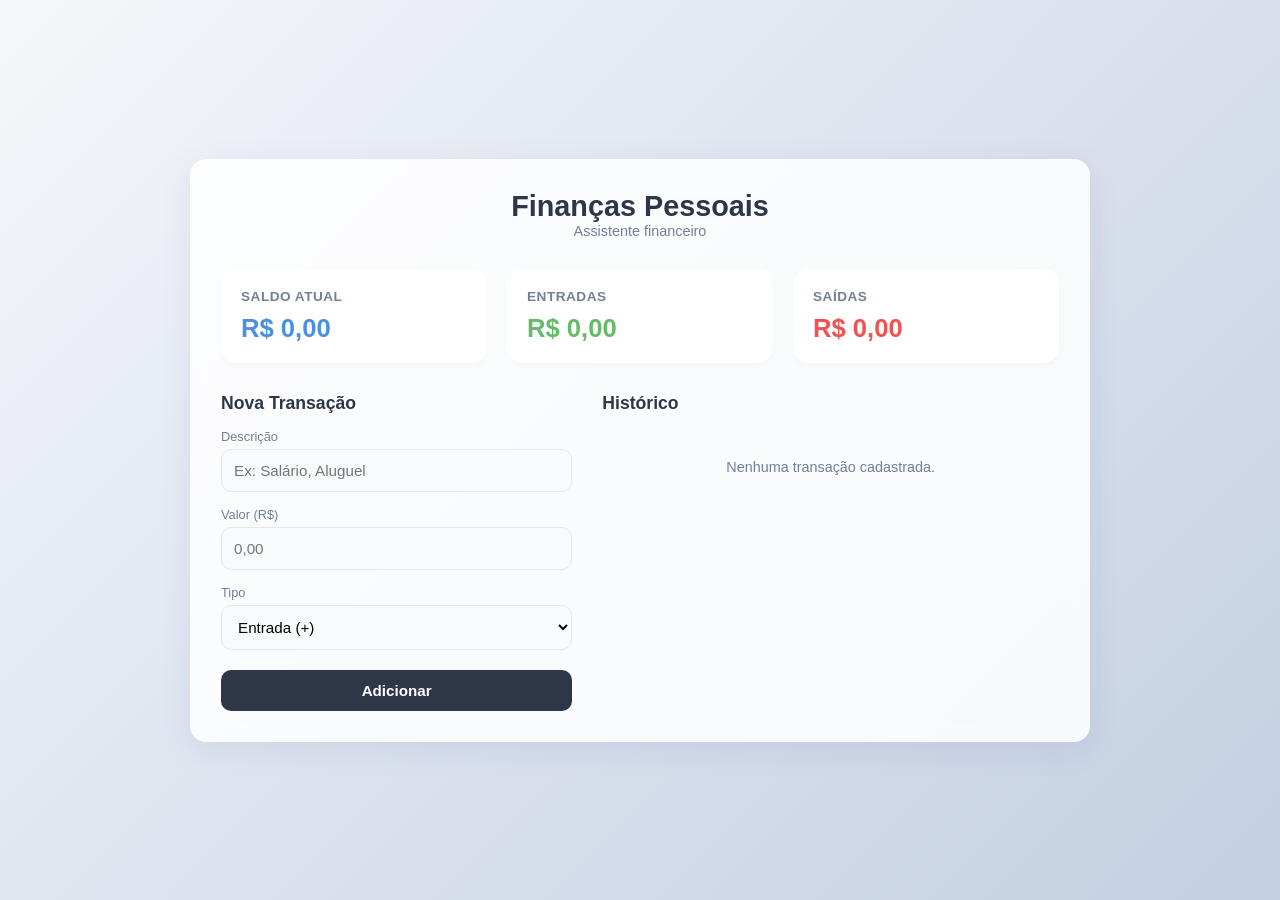
==== index.html @ 613cdfb3 "feat: integra com google sheets de forma segura usando gitignore" ====
<!DOCTYPE html>
<html lang="pt-BR">
<head>
    <meta charset="UTF-8">
    <meta name="viewport" content="width=device-width, initial-scale=1.0">
    <link rel="stylesheet" href="style.css">
    <title>Assistente Financeiro Moderno</title>
</head>

<body>
    <main class="container">
        <header>
            <h1>Finanças Pessoais</h1>
            <p>Assistente financeiro</p>
        </header>

        <section class="dashboard">
            <article class="card balance">
                <h3>Saldo Atual</h3>
                <output class="value" id="balance-val">R$ 0,00</output>
            </article>

            <article class="card incomes">
                <h3>Entradas</h3>
                <output class="value" id="incomes-val">R$ 0,00</output>
            </article>

            <article class="card expenses">
                <h3>Saídas</h3>
                <output class="value" id="expenses-val">R$ 0,00</output>
            </article>
        </section>

        <div class="main-content">
            <section class="form-section">
                <h2>Nova Transação</h2>
                <form id="finance-form">
                    <p class="input-group">
                        <label for="description">Descrição</label>
                        <input type="text" id="description" placeholder="Ex: Salário, Aluguel" pattern="^[A-Za-zÀ-ÿ\s]+$"
  title="Apenas letras e espaços são permitidos. Remova números ou símbolos." required>
                    </p>

                    <p class="input-group">
                        <label for="amount">Valor (R$)</label>
                        <input type="number" id="amount" step="0.01" placeholder="0,00" required>
                    </p>

                    <p class="input-group">
                        <label for="type">Tipo</label>
                        <select id="type">
                            <option value="income">Entrada (+)</option>
                            <option value="expense">Saída (-)</option>
                        </select>
                    </p>

                    <button type="submit">Adicionar</button>
                </form>
            </section>

            <section class="history-section">
                <h2>Histórico</h2>
                <ul class="transaction-list" id="transaction-list">
                </ul>
                <p id="empty-msg" class="empty-state">Nenhuma transação cadastrada.</p>
            </section>

        </div>
    </main>

</body>
<script src="config.js"></script>
<script src="./script.js"></script>

</html>
---- style.css ----
/* --- CONFIGURAÇÕES GERAIS E CORES --- */
:root {
    --bg-gradient: linear-gradient(135deg, #f5f7fa 0%, #c3cfe2 100%);
    --card-bg: rgba(255, 255, 255, 0.85);
    --text-main: #2d3748;
    --text-secondary: #718096;
    --primary: #4a90e2;
    --income: #66bb6a;
    --expense: #ef5350;
    --border-radius: 16px;
    --shadow: 0 8px 32px 0 rgba(31, 38, 135, 0.08);
}

* {
    margin: 0;
    padding: 0;
    box-sizing: border-box;
    font-family: 'Segoe UI', Tahoma, Geneva, Verdana, sans-serif;
}

body {
    background: var(--bg-gradient);
    color: var(--text-main);
    min-height: 100vh;
    display: flex;
    justify-content: center;
    align-items: center;
    padding: 20px;
}

.container {
    width: 100%;
    max-width: 900px;
    background: var(--card-bg);
    backdrop-filter: blur(10px);
    -webkit-backdrop-filter: blur(10px);
    border-radius: var(--border-radius);
    border: 1px solid rgba(255, 255, 255, 0.18);
    box-shadow: var(--shadow);
    padding: 30px;
}

header {
    margin-bottom: 30px;
    text-align: center;
}

header h1 {
    font-size: 1.8rem;
    font-weight: 600;
    color: var(--text-main);
}

header p {
    color: var(--text-secondary);
    font-size: 0.9rem;
}

/* DASHBOARD (CARDS DE SALDO) */
.dashboard {
    display: grid;
    grid-template-columns: repeat(auto-fit, minmax(220px, 1fr));
    gap: 20px;
    margin-bottom: 30px;
}

.card {
    background: white;
    padding: 20px;
    border-radius: var(--border-radius);
    box-shadow: 0 4px 6px rgba(0, 0, 0, 0.02);
    transition: transform 0.2s;
    cursor: pointer;
}

.card:hover {
    transform: translateY(-2px);
}

.card h3 {
    font-size: 0.85rem;
    text-transform: uppercase;
    letter-spacing: 0.5px;
    color: var(--text-secondary);
    margin-bottom: 10px;
}

.card .value {
    font-size: 1.6rem;
    font-weight: 600;
}

.card.balance .value {
    color: var(--primary);
}

.card.incomes .value {
    color: var(--income);
}

.card.expenses .value {
    color: var(--expense);
}

/* LAYOUT DO FORMULÁRIO E HISTÓRICO */
.main-content {
    display: grid;
    grid-template-columns: 1fr 1.3fr;
    gap: 30px;
}

@media (max-width: 768px) {
    .main-content {
        grid-template-columns: 1fr;
    }
}

/* FORMULÁRIO */
.form-section h2,
.history-section h2 {
    font-size: 1.1rem;
    margin-bottom: 15px;
    color: var(--text-main);
}

form {
    display: flex;
    flex-direction: column;
    gap: 15px;
}

.input-group {
    display: flex;
    flex-direction: column;
    gap: 5px;
}

.input-group label {
    font-size: 0.8rem;
    color: var(--text-secondary);
    font-weight: 500;
}

input,
select {
    padding: 12px;
    border: 1px solid #e2e8f0;
    border-radius: 10px;
    font-size: 0.95rem;
    outline: none;
    background-color: #f8fafc;
    transition: border 0.2s;
}

input:focus,
select:focus {
    border-color: var(--primary);
    background-color: #fff;
}

button {
    background-color: var(--text-main);
    color: white;
    padding: 12px;
    border: none;
    border-radius: 10px;
    font-size: 0.95rem;
    font-weight: 600;
    cursor: pointer;
    transition: background 0.2s;
    margin-top: 5px;
}

button:hover {
    background-color: #1a202c;
}

/* LISTA DE TRANSAÇÕES */
.history-section {
    display: flex;
    flex-direction: column;
}

.transaction-list {
    list-style: none;
    max-height: 290px;
    overflow-y: auto;
    padding-right: 5px;
}

/* Custom Scrollbar */
.transaction-list::-webkit-scrollbar {
    width: 6px;
}

.transaction-list::-webkit-scrollbar-thumb {
    background: #cbd5e1;
    border-radius: 3px;
}

.transaction-item {
    background: white;
    padding: 14px;
    border-radius: 10px;
    margin-bottom: 10px;
    display: flex;
    justify-content: space-between;
    align-items: center;
    box-shadow: 0 2px 4px rgba(0, 0, 0, 0.01);
    animation: fadeIn 0.3s ease;
}

@keyframes fadeIn {
    from {
        opacity: 0;
        transform: translateY(5px);
    }

    to {
        opacity: 1;
        transform: translateY(0);
    }
}

.item-info {
    display: flex;
    flex-direction: column;
    gap: 2px;
}

.item-title {
    font-size: 0.95rem;
    font-weight: 500;
}

.item-category {
    font-size: 0.75rem;
    color: var(--text-secondary);
    background: #f1f5f9;
    padding: 2px 8px;
    border-radius: 20px;
    width: fit-content;
    margin-top: 2px;
}

.item-value-wrapper {
    display: flex;
    align-items: center;
    gap: 15px;
}

.item-value {
    font-size: 0.95rem;
    font-weight: 600;
}

.item-value.plus {
    color: var(--income);
}

.item-value.minus {
    color: var(--expense);
}

.btn-delete {
    background: none;
    color: #a0aec0;
    border: none;
    padding: 0;
    margin: 0;
    cursor: pointer;
    font-size: 1.1rem;
    transition: color 0.2s;
}

.btn-delete:hover {
    color: var(--expense);
}

.empty-state {
    color: var(--text-secondary);
    text-align: center;
    font-size: 0.9rem;
    margin-top: 30px;
}
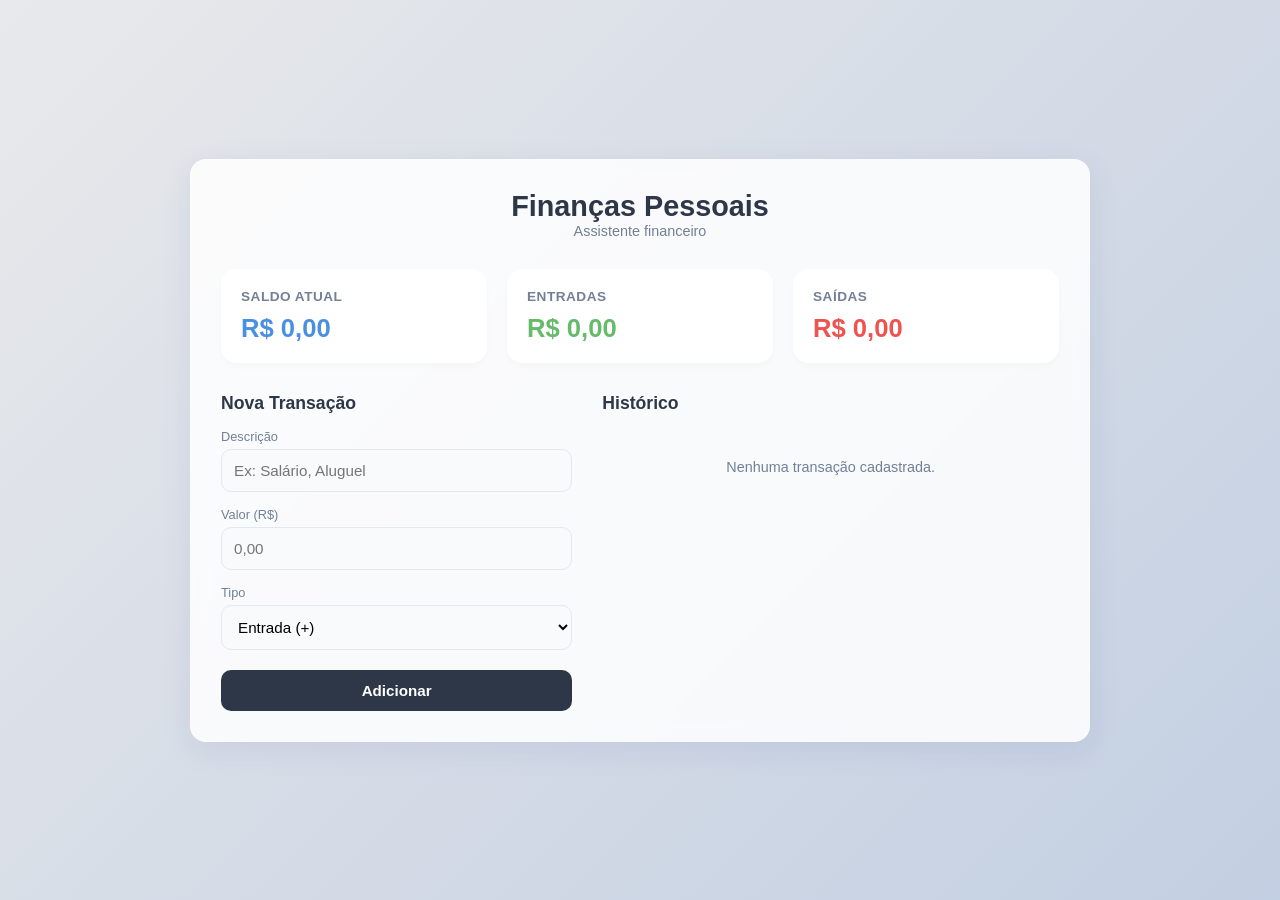
==== commit ac7b979b: "Adiciona ícones do PWA" ====
--- a/index.html
+++ b/index.html
@@ -4,6 +4,9 @@
     <meta charset="UTF-8">
     <meta name="viewport" content="width=device-width, initial-scale=1.0">
     <link rel="stylesheet" href="style.css">
+    <link rel="manifest" href="manifest.json">
+    <meta name="theme-color" content="#4CAF50">
+    <meta name="viewport" content="width=device-width, initial-scale=1.0">
     <title>Assistente Financeiro Moderno</title>
 </head>
 
@@ -37,8 +40,9 @@
                 <form id="finance-form">
                     <p class="input-group">
                         <label for="description">Descrição</label>
-                        <input type="text" id="description" placeholder="Ex: Salário, Aluguel" pattern="^[A-Za-zÀ-ÿ\s]+$"
-  title="Apenas letras e espaços são permitidos. Remova números ou símbolos." required>
+                        <input type="text" id="description" placeholder="Ex: Salário, Aluguel"
+                            pattern="^[A-Za-zÀ-ÿ\s]+$"
+                            title="Apenas letras e espaços são permitidos. Remova números ou símbolos." required>
                     </p>
 
                     <p class="input-group">
--- a/style.css
+++ b/style.css
@@ -1,6 +1,6 @@
 /* --- CONFIGURAÇÕES GERAIS E CORES --- */
 :root {
-    --bg-gradient: linear-gradient(135deg, #f5f7fa 0%, #c3cfe2 100%);
+    --bg-gradient: linear-gradient(135deg, #e8e9eb 0%, #c3cfe2 100%);
     --card-bg: rgba(255, 255, 255, 0.85);
     --text-main: #2d3748;
     --text-secondary: #718096;
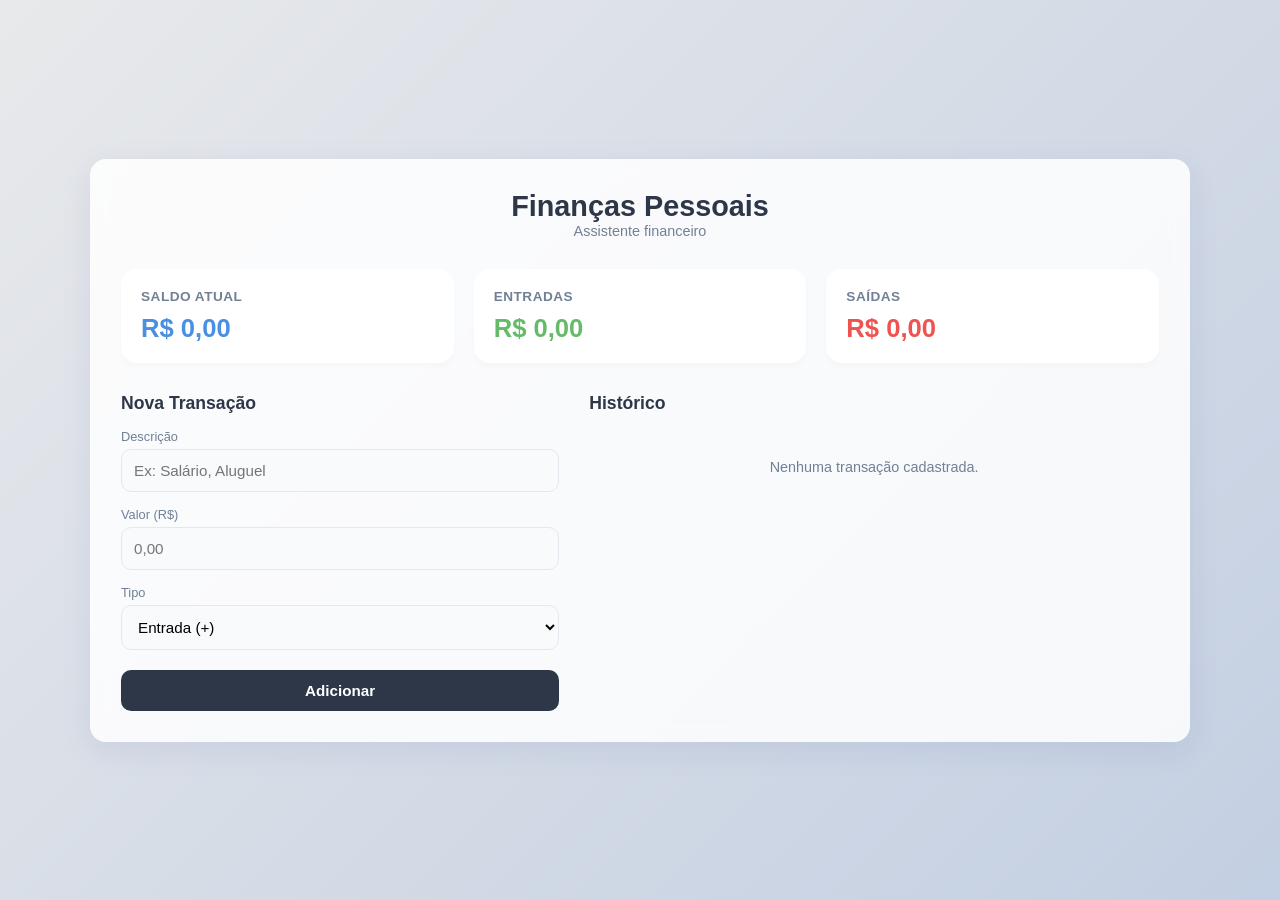
==== commit b904fa8b: "feat: adiciona favicons e tags Open Graph" ====
--- a/index.html
+++ b/index.html
@@ -1,10 +1,20 @@
 <!DOCTYPE html>
 <html lang="pt-BR">
+
 <head>
     <meta charset="UTF-8">
     <meta name="viewport" content="width=device-width, initial-scale=1.0">
     <link rel="stylesheet" href="style.css">
     <link rel="manifest" href="manifest.json">
+    <!-- Ícone que aparece na aba do navegador e no celular -->
+    <link rel="icon" type="image/png" sizes="32x32" href="assets/assistente-financeiro-32x32.png">
+    <link rel="apple-touch-icon" href="assets/assistente-financeiro-180x180.png">
+    <!-- Card com imagem que aparece ao mandar o link no WhatsApp, LinkedIn, etc -->
+    <meta property="og:title" content="Assistente Financeiro">
+    <meta property="og:description" content="Controle financeiro pessoal simples, rápido e direto no seu navegador.">
+    <meta property="og:image" content="https://assistente-financeiro-lilac.vercel.app/assets/preview.png">
+    <meta property="og:url" content="https://assistente-financeiro-lilac.vercel.app">
+    <meta property="og:type" content="website">
     <meta name="theme-color" content="#4CAF50">
     <meta name="viewport" content="width=device-width, initial-scale=1.0">
     <title>Assistente Financeiro Moderno</title>
--- a/style.css
+++ b/style.css
@@ -30,7 +30,7 @@
 
 .container {
     width: 100%;
-    max-width: 900px;
+    max-width: 1100px;
     background: var(--card-bg);
     backdrop-filter: blur(10px);
     -webkit-backdrop-filter: blur(10px);
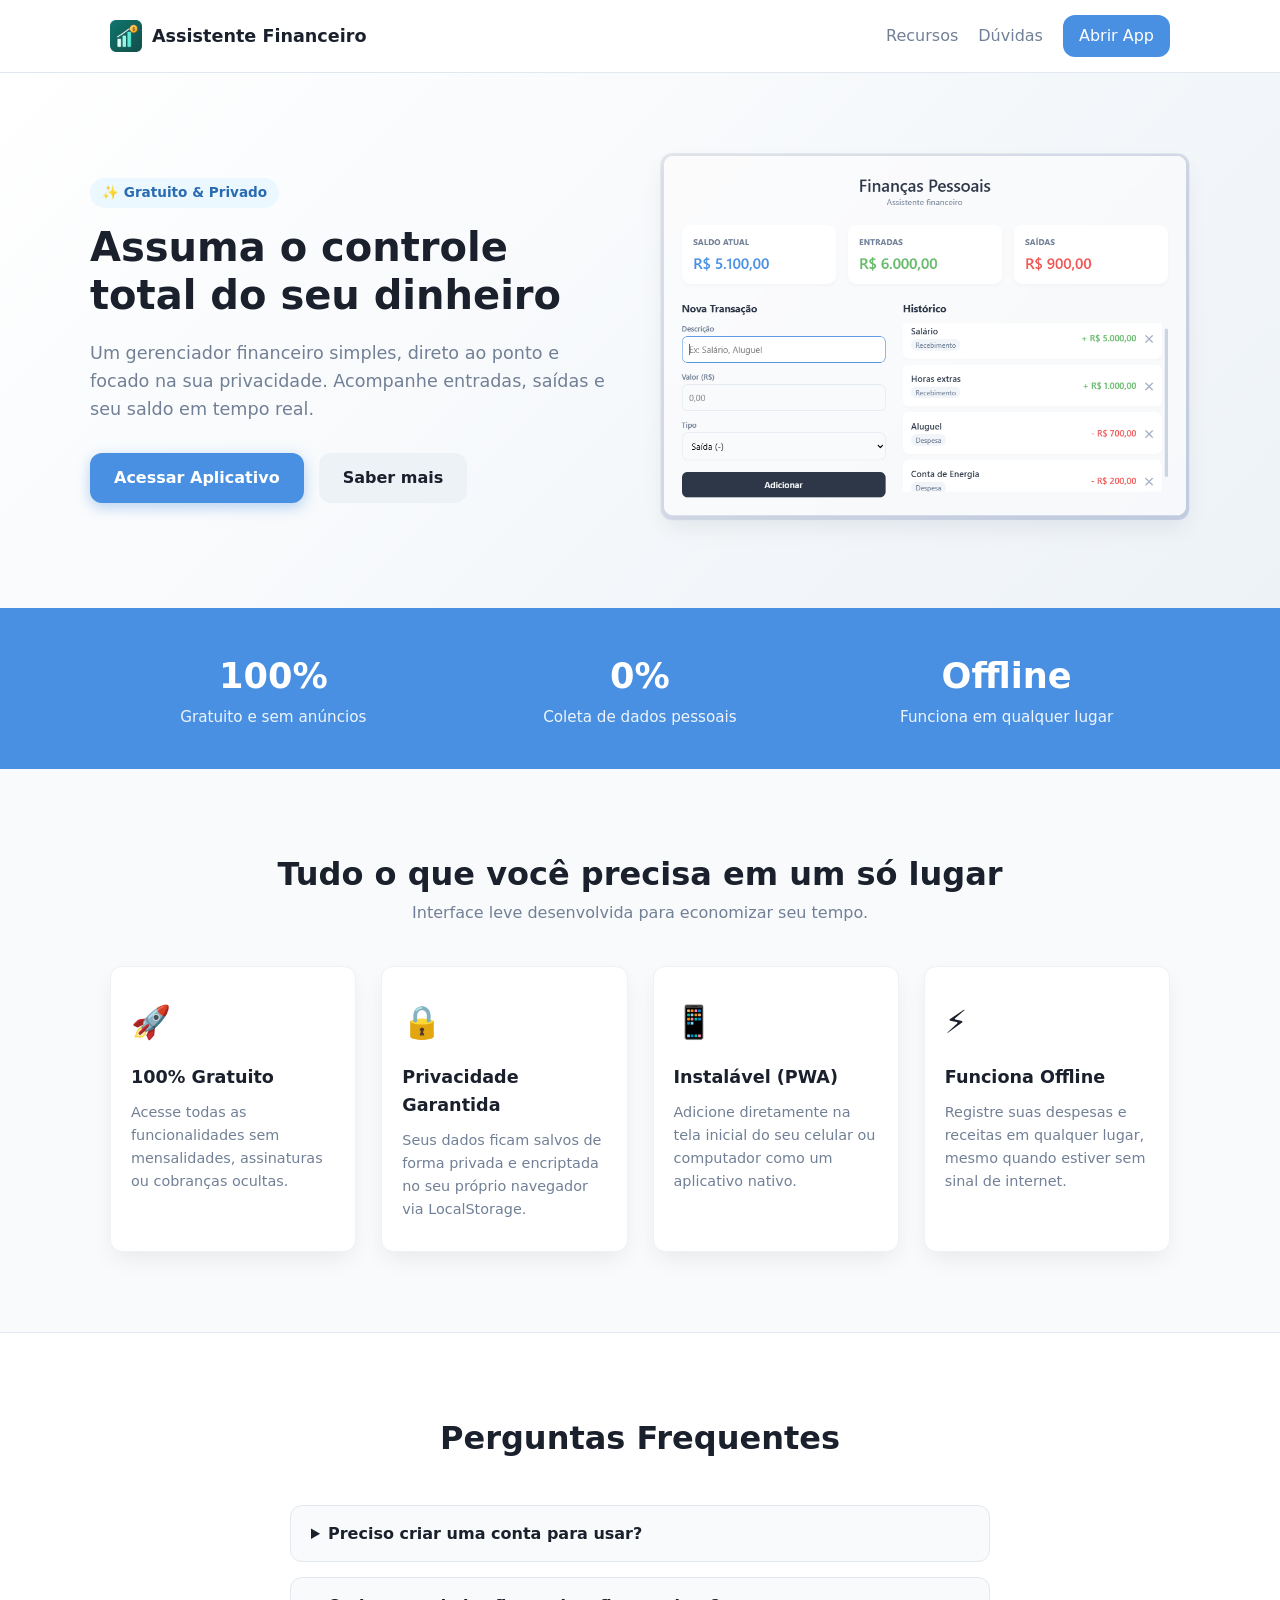
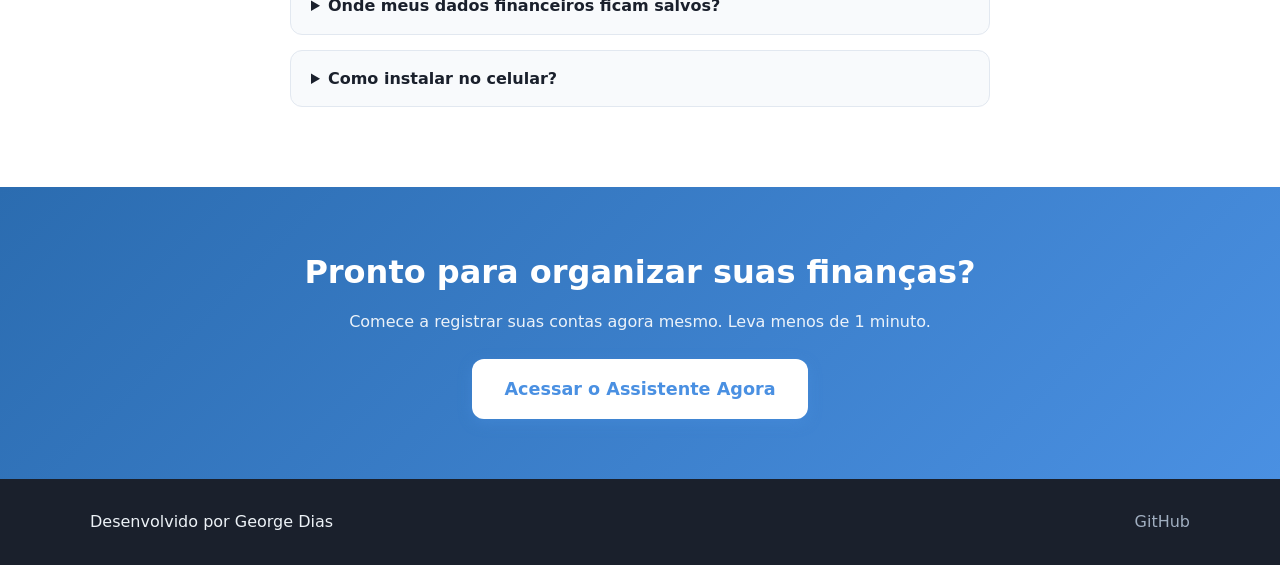
==== commit d325b7e8: "feat: atualiza landing page e ajusta caminhos de imagens" ====
--- a/index.html
+++ b/index.html
@@ -1,89 +1,137 @@
 <!DOCTYPE html>
 <html lang="pt-BR">
-
 <head>
     <meta charset="UTF-8">
     <meta name="viewport" content="width=device-width, initial-scale=1.0">
-    <link rel="stylesheet" href="style.css">
-    <link rel="manifest" href="manifest.json">
-    <!-- Ícone que aparece na aba do navegador e no celular -->
     <link rel="icon" type="image/png" sizes="32x32" href="assets/assistente-financeiro-32x32.png">
     <link rel="apple-touch-icon" href="assets/assistente-financeiro-180x180.png">
-    <!-- Card com imagem que aparece ao mandar o link no WhatsApp, LinkedIn, etc -->
-    <meta property="og:title" content="Assistente Financeiro">
-    <meta property="og:description" content="Controle financeiro pessoal simples, rápido e direto no seu navegador.">
+    <meta property="og:title" content="Assistente Financeiro PWA">
+    <meta property="og:description" content="Organize suas finanças pessoais de forma prática, rápida e segura.">
     <meta property="og:image" content="https://assistente-financeiro-lilac.vercel.app/assets/preview.png">
     <meta property="og:url" content="https://assistente-financeiro-lilac.vercel.app">
     <meta property="og:type" content="website">
-    <meta name="theme-color" content="#4CAF50">
-    <meta name="viewport" content="width=device-width, initial-scale=1.0">
-    <title>Assistente Financeiro Moderno</title>
+    <link rel="stylesheet" href="landing.css">
+    <title>Assistente Financeiro - Simplifique seu Controle</title>
 </head>
 
 <body>
-    <main class="container">
-        <header>
-            <h1>Finanças Pessoais</h1>
-            <p>Assistente financeiro</p>
-        </header>
+    <nav class="navbar">
+        <div class="nav-container">
+            <div class="logo">
+                <img src="./assets/assistente-financeiro-192x192.png" alt="Logo" width="32" height="32">
+                <span>Assistente Financeiro</span>
+            </div>
+            <div class="nav-links">
+                <a href="#recursos">Recursos</a>
+                <a href="#faq">Dúvidas</a>
+                <a href="app.html" class="btn-nav">Abrir App</a>
+            </div>
+        </div>
+    </nav>
 
-        <section class="dashboard">
-            <article class="card balance">
-                <h3>Saldo Atual</h3>
-                <output class="value" id="balance-val">R$ 0,00</output>
-            </article>
+    <header class="hero">
+        <div class="hero-container">
+            <div class="hero-text">
+                <span class="badge">✨ Gratuito & Privado</span>
+                <h1>Assuma o controle total do seu dinheiro</h1>
+                <p>Um gerenciador financeiro simples, direto ao ponto e focado na sua privacidade. Acompanhe entradas,
+                    saídas e seu saldo em tempo real.</p>
+                <div class="hero-buttons">
+                    <a href="app.html" class="btn-primary">Acessar Aplicativo</a>
+                    <a href="#recursos" class="btn-secondary">Saber mais</a>
+                </div>
+            </div>
+            <div class="hero-mockup">
+                <img src="./assets/preview.png" alt="Demonstração do Assistente Financeiro">
+            </div>
+        </div>
+    </header>
 
-            <article class="card incomes">
-                <h3>Entradas</h3>
-                <output class="value" id="incomes-val">R$ 0,00</output>
-            </article>
+    <section class="stats">
+        <div class="stats-container">
+            <div class="stat-item">
+                <h3>100%</h3>
+                <p>Gratuito e sem anúncios</p>
+            </div>
+            <div class="stat-item">
+                <h3>0%</h3>
+                <p>Coleta de dados pessoais</p>
+            </div>
+            <div class="stat-item">
+                <h3>Offline</h3>
+                <p>Funciona em qualquer lugar</p>
+            </div>
+        </div>
+    </section>
 
-            <article class="card expenses">
-                <h3>Saídas</h3>
-                <output class="value" id="expenses-val">R$ 0,00</output>
-            </article>
-        </section>
+    <section class="features" id="recursos">
+        <h2>Tudo o que você precisa em um só lugar</h2>
+        <p class="section-subtitle">Interface leve desenvolvida para economizar seu tempo.</p>
 
-        <div class="main-content">
-            <section class="form-section">
-                <h2>Nova Transação</h2>
-                <form id="finance-form">
-                    <p class="input-group">
-                        <label for="description">Descrição</label>
-                        <input type="text" id="description" placeholder="Ex: Salário, Aluguel"
-                            pattern="^[A-Za-zÀ-ÿ\s]+$"
-                            title="Apenas letras e espaços são permitidos. Remova números ou símbolos." required>
-                    </p>
+        <div class="features-grid">
+            <div class="feature-card">
+                <div class="icon">🚀</div>
+                <h3>100% Gratuito</h3>
+                <p>Acesse todas as funcionalidades sem mensalidades, assinaturas ou cobranças ocultas.</p>
+            </div>
 
-                    <p class="input-group">
-                        <label for="amount">Valor (R$)</label>
-                        <input type="number" id="amount" step="0.01" placeholder="0,00" required>
-                    </p>
+            <div class="feature-card">
+                <div class="icon">🔒</div>
+                <h3>Privacidade Garantida</h3>
+                <p>Seus dados ficam salvos de forma privada e encriptada no seu próprio navegador via LocalStorage.</p>
+            </div>
 
-                    <p class="input-group">
-                        <label for="type">Tipo</label>
-                        <select id="type">
-                            <option value="income">Entrada (+)</option>
-                            <option value="expense">Saída (-)</option>
-                        </select>
-                    </p>
+            <div class="feature-card">
+                <div class="icon">📱</div>
+                <h3>Instalável (PWA)</h3>
+                <p>Adicione diretamente na tela inicial do seu celular ou computador como um aplicativo nativo.</p>
+            </div>
 
-                    <button type="submit">Adicionar</button>
-                </form>
-            </section>
+            <div class="feature-card">
+                <div class="icon">⚡</div>
+                <h3>Funciona Offline</h3>
+                <p>Registre suas despesas e receitas em qualquer lugar, mesmo quando estiver sem sinal de internet.</p>
+            </div>
+        </div>
+    </section>
 
-            <section class="history-section">
-                <h2>Histórico</h2>
-                <ul class="transaction-list" id="transaction-list">
-                </ul>
-                <p id="empty-msg" class="empty-state">Nenhuma transação cadastrada.</p>
-            </section>
+    <section class="faq" id="faq">
+        <h2>Perguntas Frequentes</h2>
+        <div class="faq-container">
+            <details>
+                <summary>Preciso criar uma conta para usar?</summary>
+                <p>Não! Você pode começar a usar imediatamente sem cadastrar e-mail, senha ou dados pessoais.</p>
+            </details>
+            <details>
+                <summary>Onde meus dados financeiros ficam salvos?</summary>
+                <p>Todas as suas transações são salvas no armazenamento local do seu próprio dispositivo (LocalStorage).
+                    Nenhum dado é enviado para servidores externos.</p>
+            </details>
+            <details>
+                <summary>Como instalar no celular?</summary>
+                <p>No Chrome ou Safari do seu celular, abra o menu de opções do navegador e clique em "Adicionar à tela
+                    inicial".</p>
+            </details>
+        </div>
+    </section>
 
+    <section class="cta-banner">
+        <div class="cta-container">
+            <h2>Pronto para organizar suas finanças?</h2>
+            <p>Comece a registrar suas contas agora mesmo. Leva menos de 1 minuto.</p>
+            <a href="app.html" class="btn-primary btn-large">Acessar o Assistente Agora</a>
         </div>
-    </main>
+    </section>
+
+    <footer>
+        <div class="footer-container">
+            <p>Desenvolvido por George Dias</p>
+            <div class="social-links">
+                <a href="https://github.com/GeorgeDias08" target="_blank" rel="noopener">GitHub</a>
+            </div>
+        </div>
+    </footer>
 
 </body>
-<script src="config.js"></script>
-<script src="./script.js"></script>
 
 </html>
--- a/landing.css
+++ b/landing.css
@@ -0,0 +1,341 @@
+:root {
+  --primary: #4a90e2;
+  --primary-hover: #357abd;
+  --bg-main: #f8fafc;
+  --text-main: #1a202c;
+  --text-muted: #718096;
+  --card-bg: #ffffff;
+  --radius: 12px;
+  --shadow: 0 10px 25px -5px rgba(0, 0, 0, 0.08);
+}
+
+* {
+  margin: 0;
+  padding: 0;
+  box-sizing: border-box;
+  font-family: 'Segoe UI', system-ui, -apple-system, sans-serif;
+  scroll-behavior: smooth;
+}
+
+body {
+  background-color: var(--bg-main);
+  color: var(--text-main);
+  line-height: 1.6;
+}
+
+.navbar {
+  background: rgba(255, 255, 255, 0.9);
+  backdrop-filter: blur(10px);
+  position: sticky;
+  top: 0;
+  z-index: 100;
+  border-bottom: 1px solid #e2e8f0;
+}
+
+.nav-container {
+  max-width: 1100px;
+  margin: 0 auto;
+  padding: 15px 20px;
+  display: flex;
+  justify-content: space-between;
+  align-items: center;
+}
+
+.logo {
+  display: flex;
+  align-items: center;
+  gap: 10px;
+  font-weight: 700;
+  font-size: 1.1rem;
+}
+
+.nav-links {
+  display: flex;
+  align-items: center;
+  gap: 20px;
+}
+
+.nav-links a {
+  text-decoration: none;
+  color: var(--text-muted);
+  font-weight: 500;
+  transition: color 0.2s;
+}
+
+.nav-links a:hover {
+  color: var(--primary);
+}
+
+.btn-nav {
+  background-color: var(--primary);
+  color: #fff !important;
+  padding: 8px 16px;
+  border-radius: var(--radius);
+}
+
+.hero {
+  padding: 80px 20px;
+  background: linear-gradient(135deg, #ffffff 0%, #edf2f7 100%);
+}
+
+.hero-container {
+  max-width: 1100px;
+  margin: 0 auto;
+  display: grid;
+  grid-template-columns: 1fr 1fr;
+  gap: 40px;
+  align-items: center;
+}
+
+.badge {
+  display: inline-block;
+  background: #ebf8ff;
+  color: #2b6cb0;
+  font-size: 0.85rem;
+  font-weight: 600;
+  padding: 4px 12px;
+  border-radius: 20px;
+  margin-bottom: 15px;
+}
+
+.hero-text h1 {
+  font-size: 2.5rem;
+  line-height: 1.2;
+  margin-bottom: 20px;
+}
+
+.hero-text p {
+  color: var(--text-muted);
+  font-size: 1.1rem;
+  margin-bottom: 30px;
+}
+
+.hero-buttons {
+  display: flex;
+  gap: 15px;
+}
+
+.btn-primary {
+  display: inline-block;
+  background-color: var(--primary);
+  color: #fff;
+  padding: 12px 24px;
+  border-radius: var(--radius);
+  font-weight: 600;
+  text-decoration: none;
+  box-shadow: 0 4px 14px rgba(74, 144, 226, 0.4);
+  transition: transform 0.2s, background-color 0.2s;
+}
+
+.btn-primary:hover {
+  background-color: var(--primary-hover);
+  transform: translateY(-2px);
+}
+
+.btn-secondary {
+  display: inline-block;
+  background-color: #edf2f7;
+  color: var(--text-main);
+  padding: 12px 24px;
+  border-radius: var(--radius);
+  font-weight: 600;
+  text-decoration: none;
+  transition: background-color 0.2s;
+}
+
+.btn-secondary:hover {
+  background-color: #e2e8f0;
+}
+
+.hero-mockup img {
+  width: 100%;
+  border-radius: var(--radius);
+  box-shadow: var(--shadow);
+  border: 1px solid #e2e8f0;
+}
+
+.stats {
+  background: var(--primary);
+  color: #fff;
+  padding: 40px 20px;
+}
+
+.stats-container {
+  max-width: 1100px;
+  margin: 0 auto;
+  display: grid;
+  grid-template-columns: repeat(3, 1fr);
+  text-align: center;
+}
+
+.stat-item h3 {
+  font-size: 2.2rem;
+}
+
+.stat-item p {
+  opacity: 0.9;
+  font-size: 0.95rem;
+}
+
+.features {
+  padding: 80px 20px;
+  max-width: 1100px;
+  margin: 0 auto;
+  text-align: center;
+}
+
+.features h2 {
+  font-size: 2rem;
+}
+
+.section-subtitle {
+  color: var(--text-muted);
+  margin-bottom: 40px;
+}
+
+.features-grid {
+  display: grid;
+  grid-template-columns: repeat(auto-fit, minmax(220px, 1fr));
+  gap: 25px;
+}
+
+.feature-card {
+  background: var(--card-bg);
+  padding: 30px 20px;
+  border-radius: var(--radius);
+  box-shadow: var(--shadow);
+  border: 1px solid #edf2f7;
+  text-align: left;
+}
+
+.feature-card .icon {
+  font-size: 2rem;
+  margin-bottom: 15px;
+}
+
+.feature-card h3 {
+  font-size: 1.1rem;
+  margin-bottom: 10px;
+}
+
+.feature-card p {
+  color: var(--text-muted);
+  font-size: 0.9rem;
+}
+
+.faq {
+  background: #ffffff;
+  padding: 80px 20px;
+  border-top: 1px solid #e2e8f0;
+}
+
+.faq h2 {
+  text-align: center;
+  font-size: 2rem;
+  margin-bottom: 40px;
+}
+
+.faq-container {
+  max-width: 700px;
+  margin: 0 auto;
+  display: flex;
+  flex-direction: column;
+  gap: 15px;
+}
+
+details {
+  background: var(--bg-main);
+  padding: 15px 20px;
+  border-radius: var(--radius);
+  border: 1px solid #e2e8f0;
+  cursor: pointer;
+}
+
+summary {
+  font-weight: 600;
+}
+
+details p {
+  margin-top: 10px;
+  color: var(--text-muted);
+  font-size: 0.95rem;
+}
+
+.cta-banner {
+  background: linear-gradient(135deg, #2b6cb0 0%, #4a90e2 100%);
+  color: #fff;
+  text-align: center;
+  padding: 60px 20px;
+}
+
+.cta-container h2 {
+  font-size: 2rem;
+  margin-bottom: 10px;
+}
+
+.cta-container p {
+  opacity: 0.9;
+  margin-bottom: 25px;
+}
+
+.btn-large {
+  padding: 16px 32px;
+  font-size: 1.1rem;
+  background-color: #ffffff;
+  color: var(--primary);
+}
+
+.btn-large:hover {
+  background-color: #f7fafc;
+}
+
+footer {
+  background-color: #1a202c;
+  color: #edf2f7;
+  padding: 30px 20px;
+  text-align: center;
+}
+
+.footer-container {
+  max-width: 1100px;
+  margin: 0 auto;
+  display: flex;
+  justify-content: space-between;
+  align-items: center;
+}
+
+.social-links a {
+  color: #a0aec0;
+  margin-left: 20px;
+  text-decoration: none;
+}
+
+.social-links a:hover {
+  color: #ffffff;
+}
+
+/* Mobile */
+@media (max-width: 768px) {
+  .hero-container {
+    grid-template-columns: 1fr;
+    text-align: center;
+  }
+
+  .hero-buttons {
+    justify-content: center;
+  }
+
+  .stats-container {
+    grid-template-columns: 1fr;
+    gap: 20px;
+  }
+  
+  .footer-container {
+    flex-direction: column;
+    gap: 15px;
+  }
+
+  .social-links a {
+    margin: 0 10px;
+  }
+}
